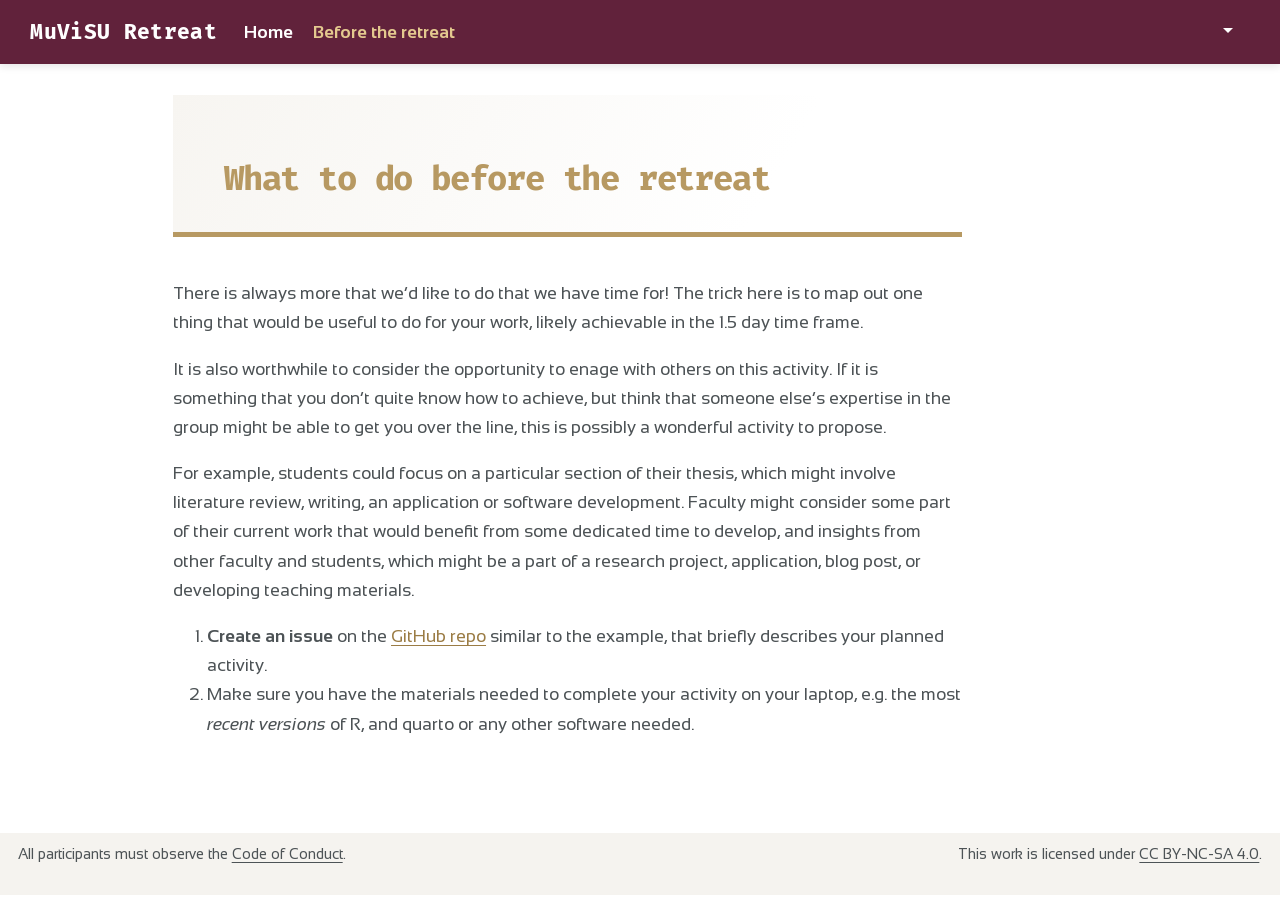
==== docs/before.html @ 6a10c302 "tidying up website" ====
<!DOCTYPE html>
<html xmlns="http://www.w3.org/1999/xhtml" lang="en" xml:lang="en"><head>

<meta charset="utf-8">
<meta name="generator" content="quarto-1.9.38">

<meta name="viewport" content="width=device-width, initial-scale=1.0, user-scalable=yes">


<title>What to do before the retreat – MuViSU Retreat</title>
<style>
/* Default styles provided by pandoc.
** See https://pandoc.org/MANUAL.html#variables-for-html for config info.
*/
code{white-space: pre-wrap;}
span.smallcaps{font-variant: small-caps;}
div.columns{display: flex; gap: min(4vw, 1.5em);}
div.column{flex: auto; overflow-x: auto;}
div.hanging-indent{margin-left: 1.5em; text-indent: -1.5em;}
ul.task-list{list-style: none;}
ul.task-list li input[type="checkbox"] {
  width: 0.8em;
  margin: 0 0.8em 0.2em -1em; /* quarto-specific, see https://github.com/quarto-dev/quarto-cli/issues/4556 */ 
  vertical-align: middle;
}
</style>


<script src="site_libs/quarto-nav/quarto-nav.js"></script>
<script src="site_libs/quarto-nav/headroom.min.js"></script>
<script src="site_libs/clipboard/clipboard.min.js"></script>
<script src="site_libs/quarto-search/autocomplete.umd.js"></script>
<script src="site_libs/quarto-search/fuse.min.js"></script>
<script src="site_libs/quarto-search/quarto-search.js"></script>
<meta name="quarto:offset" content="./">
<script src="site_libs/quarto-html/quarto.js" type="module"></script>
<script src="site_libs/quarto-html/tabsets/tabsets.js" type="module"></script>
<script src="site_libs/quarto-html/popper.min.js"></script>
<script src="site_libs/quarto-html/tippy.umd.min.js"></script>
<script src="site_libs/quarto-html/anchor.min.js"></script>
<link href="site_libs/quarto-html/tippy.css" rel="stylesheet">
<link href="site_libs/quarto-html/quarto-syntax-highlighting-7599aaf2c8f21ee9010738cb0cbaae3f.css" rel="stylesheet" id="quarto-text-highlighting-styles">
<script src="site_libs/bootstrap/bootstrap.min.js"></script>
<link href="site_libs/bootstrap/bootstrap-icons.css" rel="stylesheet">
<link href="site_libs/bootstrap/bootstrap-3405892dbd1f6c78d46360863670441d.min.css" rel="stylesheet" append-hash="true" id="quarto-bootstrap" data-mode="light">
<script id="quarto-search-options" type="application/json">{
  "location": "navbar",
  "copy-button": false,
  "collapse-after": 3,
  "panel-placement": "end",
  "type": "overlay",
  "limit": 50,
  "keyboard-shortcut": [
    "f",
    "/",
    "s"
  ],
  "show-item-context": false,
  "language": {
    "search-no-results-text": "No results",
    "search-matching-documents-text": "matching documents",
    "search-copy-link-title": "Copy link to search",
    "search-hide-matches-text": "Hide additional matches",
    "search-more-match-text": "more match in this document",
    "search-more-matches-text": "more matches in this document",
    "search-clear-button-title": "Clear",
    "search-text-placeholder": "",
    "search-detached-cancel-button-title": "Cancel",
    "search-submit-button-title": "Submit",
    "search-label": "Search"
  }
}</script>


</head>

<body class="nav-fixed quarto-light">

<div id="quarto-search-results"></div>
  <header id="quarto-header" class="headroom fixed-top">
    <nav class="navbar navbar-expand-lg " data-bs-theme="dark">
      <div class="navbar-container container-fluid">
      <div class="navbar-brand-container mx-auto">
    <a class="navbar-brand" href="./index.html">
    <span class="navbar-title">MuViSU Retreat</span>
    </a>
  </div>
            <div id="quarto-search" class="" title="Search"></div>
          <button class="navbar-toggler" type="button" data-bs-toggle="collapse" data-bs-target="#navbarCollapse" aria-controls="navbarCollapse" role="menu" aria-expanded="false" aria-label="Toggle navigation" onclick="if (window.quartoToggleHeadroom) { window.quartoToggleHeadroom(); }">
  <span class="navbar-toggler-icon"></span>
</button>
          <div class="collapse navbar-collapse" id="navbarCollapse">
            <ul class="navbar-nav navbar-nav-scroll me-auto">
  <li class="nav-item">
    <a class="nav-link" href="./index.html"> 
<span class="menu-text">Home</span></a>
  </li>  
  <li class="nav-item">
    <a class="nav-link active" href="./before.html" aria-current="page"> 
<span class="menu-text">Before the retreat</span></a>
  </li>  
</ul>
          </div> <!-- /navcollapse -->
            <div class="quarto-navbar-tools">
    <div class="dropdown">
      <a href="" title="" id="quarto-navigation-tool-dropdown-0" class="quarto-navigation-tool dropdown-toggle px-1" data-bs-toggle="dropdown" aria-expanded="false" role="link" aria-label=""><i class="bi bi-github"></i></a>
      <ul class="dropdown-menu" aria-labelledby="quarto-navigation-tool-dropdown-0">
          <li>
            <a class="dropdown-item quarto-navbar-tools-item" href="https://github.com/dicook/muvisu_retreat/issues">
            Create an issue
            </a>
          </li>
      </ul>
    </div>
    <a href="https://github.com/dicook/muvisu_retreat/blob/main/CODEOFCONDUCT.md" title="Code of Conduct" class="quarto-navigation-tool px-1" aria-label="Code of Conduct"><i class="bi bi-shield-check"></i></a>
</div>
      </div> <!-- /container-fluid -->
    </nav>
</header>
<!-- content -->
<div id="quarto-content" class="quarto-container page-columns page-rows-contents page-layout-article page-navbar">
<!-- sidebar -->
<!-- margin-sidebar -->
    <div id="quarto-margin-sidebar" class="sidebar margin-sidebar zindex-bottom">
        
    </div>
<!-- main -->
<main class="content" id="quarto-document-content">

<header id="title-block-header" class="quarto-title-block default">
<div class="quarto-title">
<h1 class="title">What to do before the retreat</h1>
</div>



<div class="quarto-title-meta">

    
  
    
  </div>
  


</header>


<p>There is always more that we’d like to do that we have time for! The trick here is to map out one thing that would be useful to do for your work, likely achievable in the 1.5 day time frame.</p>
<p>It is also worthwhile to consider the opportunity to enage with others on this activity. If it is something that you don’t quite know how to achieve, but think that someone else’s expertise in the group might be able to get you over the line, this is possibly a wonderful activity to propose.</p>
<p>For example, students could focus on a particular section of their thesis, which might involve literature review, writing, an application or software development. Faculty might consider some part of their current work that would benefit from some dedicated time to develop, and insights from other faculty and students, which might be a part of a research project, application, blog post, or developing teaching materials.</p>
<ol type="1">
<li><strong>Create an issue</strong> on the <a href="https://github.com/dicook/muvisu_retreat/issues">GitHub repo</a> similar to the example, that briefly describes your planned activity.</li>
<li>Make sure you have the materials needed to complete your activity on your laptop, e.g.&nbsp;the most <em>recent versions</em> of R, and quarto or any other software needed.</li>
</ol>



</main> <!-- /main -->
<script id="quarto-html-after-body" type="application/javascript">
  window.document.addEventListener("DOMContentLoaded", function (event) {
    const icon = "";
    const anchorJS = new window.AnchorJS();
    anchorJS.options = {
      placement: 'right',
      icon: icon
    };
    anchorJS.add('.anchored');
    const isCodeAnnotation = (el) => {
      for (const clz of el.classList) {
        if (clz.startsWith('code-annotation-')) {                     
          return true;
        }
      }
      return false;
    }
    const onCopySuccess = function(e) {
      // button target
      const button = e.trigger;
      // don't keep focus
      button.blur();
      // flash "checked"
      button.classList.add('code-copy-button-checked');
      var currentTitle = button.getAttribute("title");
      button.setAttribute("title", "Copied!");
      let tooltip;
      if (window.bootstrap) {
        button.setAttribute("data-bs-toggle", "tooltip");
        button.setAttribute("data-bs-placement", "left");
        button.setAttribute("data-bs-title", "Copied!");
        tooltip = new bootstrap.Tooltip(button, 
          { trigger: "manual", 
            customClass: "code-copy-button-tooltip",
            offset: [0, -8]});
        tooltip.show();    
      }
      setTimeout(function() {
        if (tooltip) {
          tooltip.hide();
          button.removeAttribute("data-bs-title");
          button.removeAttribute("data-bs-toggle");
          button.removeAttribute("data-bs-placement");
        }
        button.setAttribute("title", currentTitle);
        button.classList.remove('code-copy-button-checked');
      }, 1000);
      // clear code selection
      e.clearSelection();
    }
    const getTextToCopy = function(trigger) {
      const outerScaffold = trigger.parentElement.cloneNode(true);
      const codeEl = outerScaffold.querySelector('code');
      for (const childEl of codeEl.children) {
        if (isCodeAnnotation(childEl)) {
          childEl.remove();
        }
      }
      return codeEl.innerText;
    }
    const clipboard = new window.ClipboardJS('.code-copy-button:not([data-in-quarto-modal])', {
      text: getTextToCopy
    });
    clipboard.on('success', onCopySuccess);
    if (window.document.getElementById('quarto-embedded-source-code-modal')) {
      const clipboardModal = new window.ClipboardJS('.code-copy-button[data-in-quarto-modal]', {
        text: getTextToCopy,
        container: window.document.getElementById('quarto-embedded-source-code-modal')
      });
      clipboardModal.on('success', onCopySuccess);
    }
      var localhostRegex = new RegExp(/^(?:http|https):\/\/localhost\:?[0-9]*\//);
      var mailtoRegex = new RegExp(/^mailto:/);
        var filterRegex = new RegExp('/' + window.location.host + '/');
      var isInternal = (href) => {
          return filterRegex.test(href) || localhostRegex.test(href) || mailtoRegex.test(href);
      }
      // Inspect non-navigation links and adorn them if external
     var links = window.document.querySelectorAll('a[href]:not(.nav-link):not(.navbar-brand):not(.toc-action):not(.sidebar-link):not(.sidebar-item-toggle):not(.pagination-link):not(.no-external):not([aria-hidden]):not(.dropdown-item):not(.quarto-navigation-tool):not(.about-link)');
      for (var i=0; i<links.length; i++) {
        const link = links[i];
        if (!isInternal(link.href)) {
          // undo the damage that might have been done by quarto-nav.js in the case of
          // links that we want to consider external
          if (link.dataset.originalHref !== undefined) {
            link.href = link.dataset.originalHref;
          }
        }
      }
    function tippyHover(el, contentFn, onTriggerFn, onUntriggerFn) {
      const config = {
        allowHTML: true,
        maxWidth: 500,
        delay: 100,
        arrow: false,
        appendTo: function(el) {
            return el.parentElement;
        },
        interactive: true,
        interactiveBorder: 10,
        theme: 'quarto',
        placement: 'bottom-start',
      };
      if (contentFn) {
        config.content = contentFn;
      }
      if (onTriggerFn) {
        config.onTrigger = onTriggerFn;
      }
      if (onUntriggerFn) {
        config.onUntrigger = onUntriggerFn;
      }
      window.tippy(el, config); 
    }
    const noterefs = window.document.querySelectorAll('a[role="doc-noteref"]');
    for (var i=0; i<noterefs.length; i++) {
      const ref = noterefs[i];
      tippyHover(ref, function() {
        // use id or data attribute instead here
        let href = ref.getAttribute('data-footnote-href') || ref.getAttribute('href');
        try { href = new URL(href).hash; } catch {}
        const id = href.replace(/^#\/?/, "");
        const note = window.document.getElementById(id);
        if (note) {
          return note.innerHTML;
        } else {
          return "";
        }
      });
    }
    const xrefs = window.document.querySelectorAll('a.quarto-xref');
    const processXRef = (id, note) => {
      // Strip column container classes
      const stripColumnClz = (el) => {
        el.classList.remove("page-full", "page-columns");
        if (el.children) {
          for (const child of el.children) {
            stripColumnClz(child);
          }
        }
      }
      stripColumnClz(note)
      if (id === null || id.startsWith('sec-')) {
        // Special case sections, only their first couple elements
        const container = document.createElement("div");
        if (note.children && note.children.length > 2) {
          container.appendChild(note.children[0].cloneNode(true));
          for (let i = 1; i < note.children.length; i++) {
            const child = note.children[i];
            if (child.tagName === "P" && child.innerText === "") {
              continue;
            } else {
              container.appendChild(child.cloneNode(true));
              break;
            }
          }
          if (window.Quarto?.typesetMath) {
            window.Quarto.typesetMath(container);
          }
          return container.innerHTML
        } else {
          if (window.Quarto?.typesetMath) {
            window.Quarto.typesetMath(note);
          }
          return note.innerHTML;
        }
      } else {
        // Remove any anchor links if they are present
        const anchorLink = note.querySelector('a.anchorjs-link');
        if (anchorLink) {
          anchorLink.remove();
        }
        if (window.Quarto?.typesetMath) {
          window.Quarto.typesetMath(note);
        }
        if (note.classList.contains("callout")) {
          return note.outerHTML;
        } else {
          return note.innerHTML;
        }
      }
    }
    for (var i=0; i<xrefs.length; i++) {
      const xref = xrefs[i];
      tippyHover(xref, undefined, function(instance) {
        instance.disable();
        let url = xref.getAttribute('href');
        let hash = undefined; 
        if (url.startsWith('#')) {
          hash = url;
        } else {
          try { hash = new URL(url).hash; } catch {}
        }
        if (hash) {
          const id = hash.replace(/^#\/?/, "");
          const note = window.document.getElementById(id);
          if (note !== null) {
            try {
              const html = processXRef(id, note.cloneNode(true));
              instance.setContent(html);
            } finally {
              instance.enable();
              instance.show();
            }
          } else {
            // See if we can fetch this
            fetch(url.split('#')[0])
            .then(res => res.text())
            .then(html => {
              const parser = new DOMParser();
              const htmlDoc = parser.parseFromString(html, "text/html");
              const note = htmlDoc.getElementById(id);
              if (note !== null) {
                const html = processXRef(id, note);
                instance.setContent(html);
              } 
            }).finally(() => {
              instance.enable();
              instance.show();
            });
          }
        } else {
          // See if we can fetch a full url (with no hash to target)
          // This is a special case and we should probably do some content thinning / targeting
          fetch(url)
          .then(res => res.text())
          .then(html => {
            const parser = new DOMParser();
            const htmlDoc = parser.parseFromString(html, "text/html");
            const note = htmlDoc.querySelector('main.content');
            if (note !== null) {
              // This should only happen for chapter cross references
              // (since there is no id in the URL)
              // remove the first header
              if (note.children.length > 0 && note.children[0].tagName === "HEADER") {
                note.children[0].remove();
              }
              const html = processXRef(null, note);
              instance.setContent(html);
            } 
          }).finally(() => {
            instance.enable();
            instance.show();
          });
        }
      }, function(instance) {
      });
    }
        let selectedAnnoteEl;
        const selectorForAnnotation = ( cell, annotation) => {
          let cellAttr = 'data-code-cell="' + cell + '"';
          let lineAttr = 'data-code-annotation="' +  annotation + '"';
          const selector = 'span[' + cellAttr + '][' + lineAttr + ']';
          return selector;
        }
        const selectCodeLines = (annoteEl) => {
          const doc = window.document;
          const targetCell = annoteEl.getAttribute("data-target-cell");
          const targetAnnotation = annoteEl.getAttribute("data-target-annotation");
          const annoteSpan = window.document.querySelector(selectorForAnnotation(targetCell, targetAnnotation));
          const lines = annoteSpan.getAttribute("data-code-lines").split(",");
          const lineIds = lines.map((line) => {
            return targetCell + "-" + line;
          })
          let top = null;
          let height = null;
          let parent = null;
          if (lineIds.length > 0) {
              //compute the position of the single el (top and bottom and make a div)
              const el = window.document.getElementById(lineIds[0]);
              top = el.offsetTop;
              height = el.offsetHeight;
              parent = el.parentElement.parentElement;
            if (lineIds.length > 1) {
              const lastEl = window.document.getElementById(lineIds[lineIds.length - 1]);
              const bottom = lastEl.offsetTop + lastEl.offsetHeight;
              height = bottom - top;
            }
            if (top !== null && height !== null && parent !== null) {
              // cook up a div (if necessary) and position it 
              let div = window.document.getElementById("code-annotation-line-highlight");
              if (div === null) {
                div = window.document.createElement("div");
                div.setAttribute("id", "code-annotation-line-highlight");
                div.style.position = 'absolute';
                parent.appendChild(div);
              }
              div.style.top = top - 2 + "px";
              div.style.height = height + 4 + "px";
              div.style.left = 0;
              let gutterDiv = window.document.getElementById("code-annotation-line-highlight-gutter");
              if (gutterDiv === null) {
                gutterDiv = window.document.createElement("div");
                gutterDiv.setAttribute("id", "code-annotation-line-highlight-gutter");
                gutterDiv.style.position = 'absolute';
                const codeCell = window.document.getElementById(targetCell);
                const gutter = codeCell.querySelector('.code-annotation-gutter');
                gutter.appendChild(gutterDiv);
              }
              gutterDiv.style.top = top - 2 + "px";
              gutterDiv.style.height = height + 4 + "px";
            }
            selectedAnnoteEl = annoteEl;
          }
        };
        const unselectCodeLines = () => {
          const elementsIds = ["code-annotation-line-highlight", "code-annotation-line-highlight-gutter"];
          elementsIds.forEach((elId) => {
            const div = window.document.getElementById(elId);
            if (div) {
              div.remove();
            }
          });
          selectedAnnoteEl = undefined;
        };
          // Handle positioning of the toggle
      window.addEventListener(
        "resize",
        throttle(() => {
          elRect = undefined;
          if (selectedAnnoteEl) {
            selectCodeLines(selectedAnnoteEl);
          }
        }, 10)
      );
      function throttle(fn, ms) {
      let throttle = false;
      let timer;
        return (...args) => {
          if(!throttle) { // first call gets through
              fn.apply(this, args);
              throttle = true;
          } else { // all the others get throttled
              if(timer) clearTimeout(timer); // cancel #2
              timer = setTimeout(() => {
                fn.apply(this, args);
                timer = throttle = false;
              }, ms);
          }
        };
      }
        // Attach click handler to the DT
        const annoteDls = window.document.querySelectorAll('dt[data-target-cell]');
        for (const annoteDlNode of annoteDls) {
          annoteDlNode.addEventListener('click', (event) => {
            const clickedEl = event.target;
            if (clickedEl !== selectedAnnoteEl) {
              unselectCodeLines();
              const activeEl = window.document.querySelector('dt[data-target-cell].code-annotation-active');
              if (activeEl) {
                activeEl.classList.remove('code-annotation-active');
              }
              selectCodeLines(clickedEl);
              clickedEl.classList.add('code-annotation-active');
            } else {
              // Unselect the line
              unselectCodeLines();
              clickedEl.classList.remove('code-annotation-active');
            }
          });
        }
    const findCites = (el) => {
      const parentEl = el.parentElement;
      if (parentEl) {
        const cites = parentEl.dataset.cites;
        if (cites) {
          return {
            el,
            cites: cites.split(' ')
          };
        } else {
          return findCites(el.parentElement)
        }
      } else {
        return undefined;
      }
    };
    var bibliorefs = window.document.querySelectorAll('a[role="doc-biblioref"]');
    for (var i=0; i<bibliorefs.length; i++) {
      const ref = bibliorefs[i];
      const citeInfo = findCites(ref);
      if (citeInfo) {
        tippyHover(citeInfo.el, function() {
          var popup = window.document.createElement('div');
          citeInfo.cites.forEach(function(cite) {
            var citeDiv = window.document.createElement('div');
            citeDiv.classList.add('hanging-indent');
            citeDiv.classList.add('csl-entry');
            var biblioDiv = window.document.getElementById('ref-' + cite);
            if (biblioDiv) {
              citeDiv.innerHTML = biblioDiv.innerHTML;
            }
            popup.appendChild(citeDiv);
          });
          return popup.innerHTML;
        });
      }
    }
  });
  </script>
</div> <!-- /content -->
<footer class="footer">
  <div class="nav-footer">
    <div class="nav-footer-left">
<p>All participants must observe the <a href="https://github.com/dicook/muvisu_retreat/blob/main/CODEOFCONDUCT.md">Code of Conduct</a>.</p>
</div>   
    <div class="nav-footer-center">
      &nbsp;
    </div>
    <div class="nav-footer-right">
<p>This work is licensed under <a href="https://creativecommons.org/licenses/by-nc-sa/4.0/">CC BY-NC-SA 4.0</a>.</p>
</div>
  </div>
</footer>




</body></html>
---- docs/site_libs/quarto-html/quarto-syntax-highlighting-7599aaf2c8f21ee9010738cb0cbaae3f.css ----
/* quarto syntax highlight colors */
:root {
  --quarto-hl-ot-color: #003B4F;
  --quarto-hl-at-color: #657422;
  --quarto-hl-ss-color: #20794D;
  --quarto-hl-an-color: #5E5E5E;
  --quarto-hl-fu-color: #4758AB;
  --quarto-hl-st-color: #20794D;
  --quarto-hl-cf-color: #003B4F;
  --quarto-hl-op-color: #5E5E5E;
  --quarto-hl-er-color: #AD0000;
  --quarto-hl-bn-color: #AD0000;
  --quarto-hl-al-color: #AD0000;
  --quarto-hl-va-color: #111111;
  --quarto-hl-bu-color: inherit;
  --quarto-hl-ex-color: inherit;
  --quarto-hl-pp-color: #AD0000;
  --quarto-hl-in-color: #5E5E5E;
  --quarto-hl-vs-color: #20794D;
  --quarto-hl-wa-color: #5E5E5E;
  --quarto-hl-do-color: #5E5E5E;
  --quarto-hl-im-color: #00769E;
  --quarto-hl-ch-color: #20794D;
  --quarto-hl-dt-color: #AD0000;
  --quarto-hl-fl-color: #AD0000;
  --quarto-hl-co-color: #5E5E5E;
  --quarto-hl-cv-color: #5E5E5E;
  --quarto-hl-cn-color: #8f5902;
  --quarto-hl-sc-color: #5E5E5E;
  --quarto-hl-dv-color: #AD0000;
  --quarto-hl-kw-color: #003B4F;
}

/* other quarto variables */
:root {
  --quarto-font-monospace: "Fira Mono", monospace;
}

/* syntax highlight based on Pandoc's rules */
pre > code.sourceCode > span {
  color: #003B4F;
}

code.sourceCode > span {
  color: #003B4F;
}

div.sourceCode,
div.sourceCode pre.sourceCode {
  color: #003B4F;
}

/* Normal */
code span {
  color: #003B4F;
}

/* Alert */
code span.al {
  color: #AD0000;
  font-style: inherit;
}

/* Annotation */
code span.an {
  color: #5E5E5E;
  font-style: inherit;
}

/* Attribute */
code span.at {
  color: #657422;
  font-style: inherit;
}

/* BaseN */
code span.bn {
  color: #AD0000;
  font-style: inherit;
}

/* BuiltIn */
code span.bu {
  font-style: inherit;
}

/* ControlFlow */
code span.cf {
  color: #003B4F;
  font-weight: bold;
  font-style: inherit;
}

/* Char */
code span.ch {
  color: #20794D;
  font-style: inherit;
}

/* Constant */
code span.cn {
  color: #8f5902;
  font-style: inherit;
}

/* Comment */
code span.co {
  color: #5E5E5E;
  font-style: inherit;
}

/* CommentVar */
code span.cv {
  color: #5E5E5E;
  font-style: italic;
}

/* Documentation */
code span.do {
  color: #5E5E5E;
  font-style: italic;
}

/* DataType */
code span.dt {
  color: #AD0000;
  font-style: inherit;
}

/* DecVal */
code span.dv {
  color: #AD0000;
  font-style: inherit;
}

/* Error */
code span.er {
  color: #AD0000;
  font-style: inherit;
}

/* Extension */
code span.ex {
  font-style: inherit;
}

/* Float */
code span.fl {
  color: #AD0000;
  font-style: inherit;
}

/* Function */
code span.fu {
  color: #4758AB;
  font-style: inherit;
}

/* Import */
code span.im {
  color: #00769E;
  font-style: inherit;
}

/* Information */
code span.in {
  color: #5E5E5E;
  font-style: inherit;
}

/* Keyword */
code span.kw {
  color: #003B4F;
  font-weight: bold;
  font-style: inherit;
}

/* Operator */
code span.op {
  color: #5E5E5E;
  font-style: inherit;
}

/* Other */
code span.ot {
  color: #003B4F;
  font-style: inherit;
}

/* Preprocessor */
code span.pp {
  color: #AD0000;
  font-style: inherit;
}

/* SpecialChar */
code span.sc {
  color: #5E5E5E;
  font-style: inherit;
}

/* SpecialString */
code span.ss {
  color: #20794D;
  font-style: inherit;
}

/* String */
code span.st {
  color: #20794D;
  font-style: inherit;
}

/* Variable */
code span.va {
  color: #111111;
  font-style: inherit;
}

/* VerbatimString */
code span.vs {
  color: #20794D;
  font-style: inherit;
}

/* Warning */
code span.wa {
  color: #5E5E5E;
  font-style: italic;
}

.prevent-inlining {
  content: "</";
}

/*# sourceMappingURL=d02a3d728cf12c8c1a6389190fc6bdab.css.map */
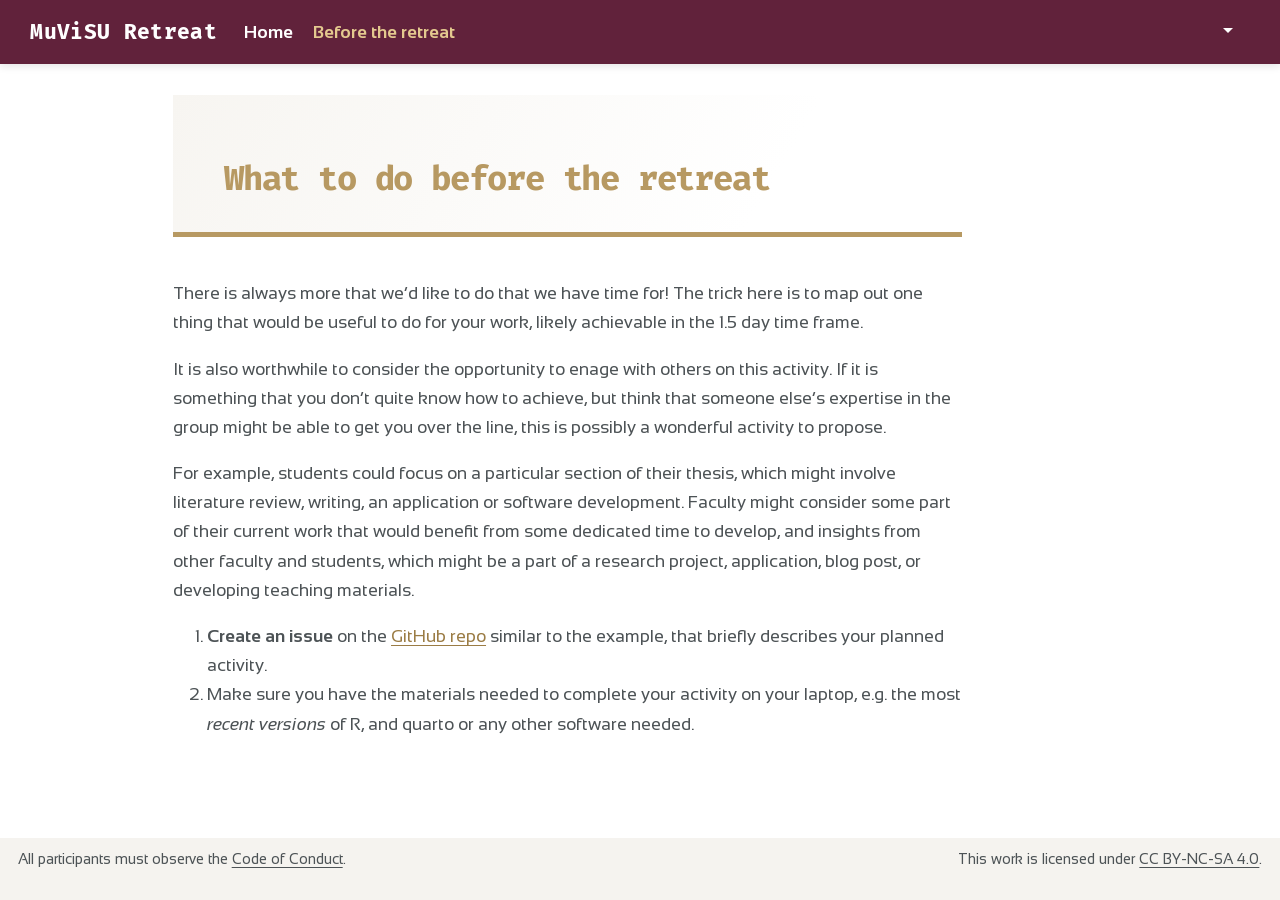
==== commit 3c4e4a88: "google maps location" ====
--- a/docs/before.html
+++ b/docs/before.html
@@ -2,7 +2,7 @@
 <html xmlns="http://www.w3.org/1999/xhtml" lang="en" xml:lang="en"><head>
 
 <meta charset="utf-8">
-<meta name="generator" content="quarto-1.9.38">
+<meta name="generator" content="quarto-1.10.18">
 
 <meta name="viewport" content="width=device-width, initial-scale=1.0, user-scalable=yes">
 
@@ -12,10 +12,13 @@
 /* Default styles provided by pandoc.
 ** See https://pandoc.org/MANUAL.html#variables-for-html for config info.
 */
-code{white-space: pre-wrap;}
 span.smallcaps{font-variant: small-caps;}
-div.columns{display: flex; gap: min(4vw, 1.5em);}
-div.column{flex: auto; overflow-x: auto;}
+div.columns{display: flex; gap: 1.5em;}
+div.column{flex: auto;}
+@media screen {
+div.columns{gap: min(4vw, 1.5em);}
+div.column{overflow-x: auto;}
+}
 div.hanging-indent{margin-left: 1.5em; text-indent: -1.5em;}
 ul.task-list{list-style: none;}
 ul.task-list li input[type="checkbox"] {
@@ -39,10 +42,10 @@
 <script src="site_libs/quarto-html/tippy.umd.min.js"></script>
 <script src="site_libs/quarto-html/anchor.min.js"></script>
 <link href="site_libs/quarto-html/tippy.css" rel="stylesheet">
-<link href="site_libs/quarto-html/quarto-syntax-highlighting-7599aaf2c8f21ee9010738cb0cbaae3f.css" rel="stylesheet" id="quarto-text-highlighting-styles">
+<link href="site_libs/quarto-html/quarto-syntax-highlighting-4ffc9315a0e0aea7fb861ee41eb61485.css" rel="stylesheet" id="quarto-text-highlighting-styles">
 <script src="site_libs/bootstrap/bootstrap.min.js"></script>
 <link href="site_libs/bootstrap/bootstrap-icons.css" rel="stylesheet">
-<link href="site_libs/bootstrap/bootstrap-3405892dbd1f6c78d46360863670441d.min.css" rel="stylesheet" append-hash="true" id="quarto-bootstrap" data-mode="light">
+<link href="site_libs/bootstrap/bootstrap-354f608359a5c7df582c1eddf7a6db5b.min.css" rel="stylesheet" append-hash="true" id="quarto-bootstrap" data-mode="light">
 <script id="quarto-search-options" type="application/json">{
   "location": "navbar",
   "copy-button": false,
--- a/docs/site_libs/quarto-html/quarto-syntax-highlighting-4ffc9315a0e0aea7fb861ee41eb61485.css
+++ b/docs/site_libs/quarto-html/quarto-syntax-highlighting-4ffc9315a0e0aea7fb861ee41eb61485.css
@@ -0,0 +1,236 @@
+/* quarto syntax highlight colors */
+:root {
+  --quarto-hl-ot-color: #003B4F;
+  --quarto-hl-at-color: #657422;
+  --quarto-hl-ss-color: #20794D;
+  --quarto-hl-an-color: #5E5E5E;
+  --quarto-hl-fu-color: #4758AB;
+  --quarto-hl-st-color: #20794D;
+  --quarto-hl-cf-color: #003B4F;
+  --quarto-hl-op-color: #5E5E5E;
+  --quarto-hl-er-color: #AD0000;
+  --quarto-hl-bn-color: #AD0000;
+  --quarto-hl-al-color: #AD0000;
+  --quarto-hl-va-color: #111111;
+  --quarto-hl-bu-color: inherit;
+  --quarto-hl-ex-color: inherit;
+  --quarto-hl-pp-color: #AD0000;
+  --quarto-hl-in-color: #5E5E5E;
+  --quarto-hl-vs-color: #20794D;
+  --quarto-hl-wa-color: #5E5E5E;
+  --quarto-hl-do-color: #5E5E5E;
+  --quarto-hl-im-color: #00769E;
+  --quarto-hl-ch-color: #20794D;
+  --quarto-hl-dt-color: #AD0000;
+  --quarto-hl-fl-color: #AD0000;
+  --quarto-hl-co-color: #5E5E5E;
+  --quarto-hl-cv-color: #5E5E5E;
+  --quarto-hl-cn-color: #8f5902;
+  --quarto-hl-sc-color: #5E5E5E;
+  --quarto-hl-dv-color: #AD0000;
+  --quarto-hl-kw-color: #003B4F;
+}
+
+/* other quarto variables */
+:root {
+  --quarto-font-monospace: "Fira Mono", monospace;
+}
+
+/* syntax highlight based on Pandoc's rules */
+pre > code.sourceCode > span {
+  color: #003B4F;
+}
+
+code.sourceCode > span {
+  color: #003B4F;
+}
+
+div.sourceCode,
+div.sourceCode pre.sourceCode {
+  color: #003B4F;
+}
+
+/* Normal */
+code span {
+  color: #003B4F;
+}
+
+/* Alert */
+code span.al {
+  color: #AD0000;
+  font-style: inherit;
+}
+
+/* Annotation */
+code span.an {
+  color: #5E5E5E;
+  font-style: inherit;
+}
+
+/* Attribute */
+code span.at {
+  color: #657422;
+  font-style: inherit;
+}
+
+/* BaseN */
+code span.bn {
+  color: #AD0000;
+  font-style: inherit;
+}
+
+/* BuiltIn */
+code span.bu {
+  font-style: inherit;
+}
+
+/* ControlFlow */
+code span.cf {
+  color: #003B4F;
+  font-weight: bold;
+  font-style: inherit;
+}
+
+/* Char */
+code span.ch {
+  color: #20794D;
+  font-style: inherit;
+}
+
+/* Constant */
+code span.cn {
+  color: #8f5902;
+  font-style: inherit;
+}
+
+/* Comment */
+code span.co {
+  color: #5E5E5E;
+  font-style: inherit;
+}
+
+/* CommentVar */
+code span.cv {
+  color: #5E5E5E;
+  font-style: italic;
+}
+
+/* Documentation */
+code span.do {
+  color: #5E5E5E;
+  font-style: italic;
+}
+
+/* DataType */
+code span.dt {
+  color: #AD0000;
+  font-style: inherit;
+}
+
+/* DecVal */
+code span.dv {
+  color: #AD0000;
+  font-style: inherit;
+}
+
+/* Error */
+code span.er {
+  color: #AD0000;
+  font-style: inherit;
+}
+
+/* Extension */
+code span.ex {
+  font-style: inherit;
+}
+
+/* Float */
+code span.fl {
+  color: #AD0000;
+  font-style: inherit;
+}
+
+/* Function */
+code span.fu {
+  color: #4758AB;
+  font-style: inherit;
+}
+
+/* Import */
+code span.im {
+  color: #00769E;
+  font-style: inherit;
+}
+
+/* Information */
+code span.in {
+  color: #5E5E5E;
+  font-style: inherit;
+}
+
+/* Keyword */
+code span.kw {
+  color: #003B4F;
+  font-weight: bold;
+  font-style: inherit;
+}
+
+/* Operator */
+code span.op {
+  color: #5E5E5E;
+  font-style: inherit;
+}
+
+/* Other */
+code span.ot {
+  color: #003B4F;
+  font-style: inherit;
+}
+
+/* Preprocessor */
+code span.pp {
+  color: #AD0000;
+  font-style: inherit;
+}
+
+/* SpecialChar */
+code span.sc {
+  color: #5E5E5E;
+  font-style: inherit;
+}
+
+/* SpecialString */
+code span.ss {
+  color: #20794D;
+  font-style: inherit;
+}
+
+/* String */
+code span.st {
+  color: #20794D;
+  font-style: inherit;
+}
+
+/* Variable */
+code span.va {
+  color: #111111;
+  font-style: inherit;
+}
+
+/* VerbatimString */
+code span.vs {
+  color: #20794D;
+  font-style: inherit;
+}
+
+/* Warning */
+code span.wa {
+  color: #5E5E5E;
+  font-style: italic;
+}
+
+.prevent-inlining {
+  content: "</";
+}
+
+/*# sourceMappingURL=0878e506bd47184dfd65ca9807da96cc.css.map */
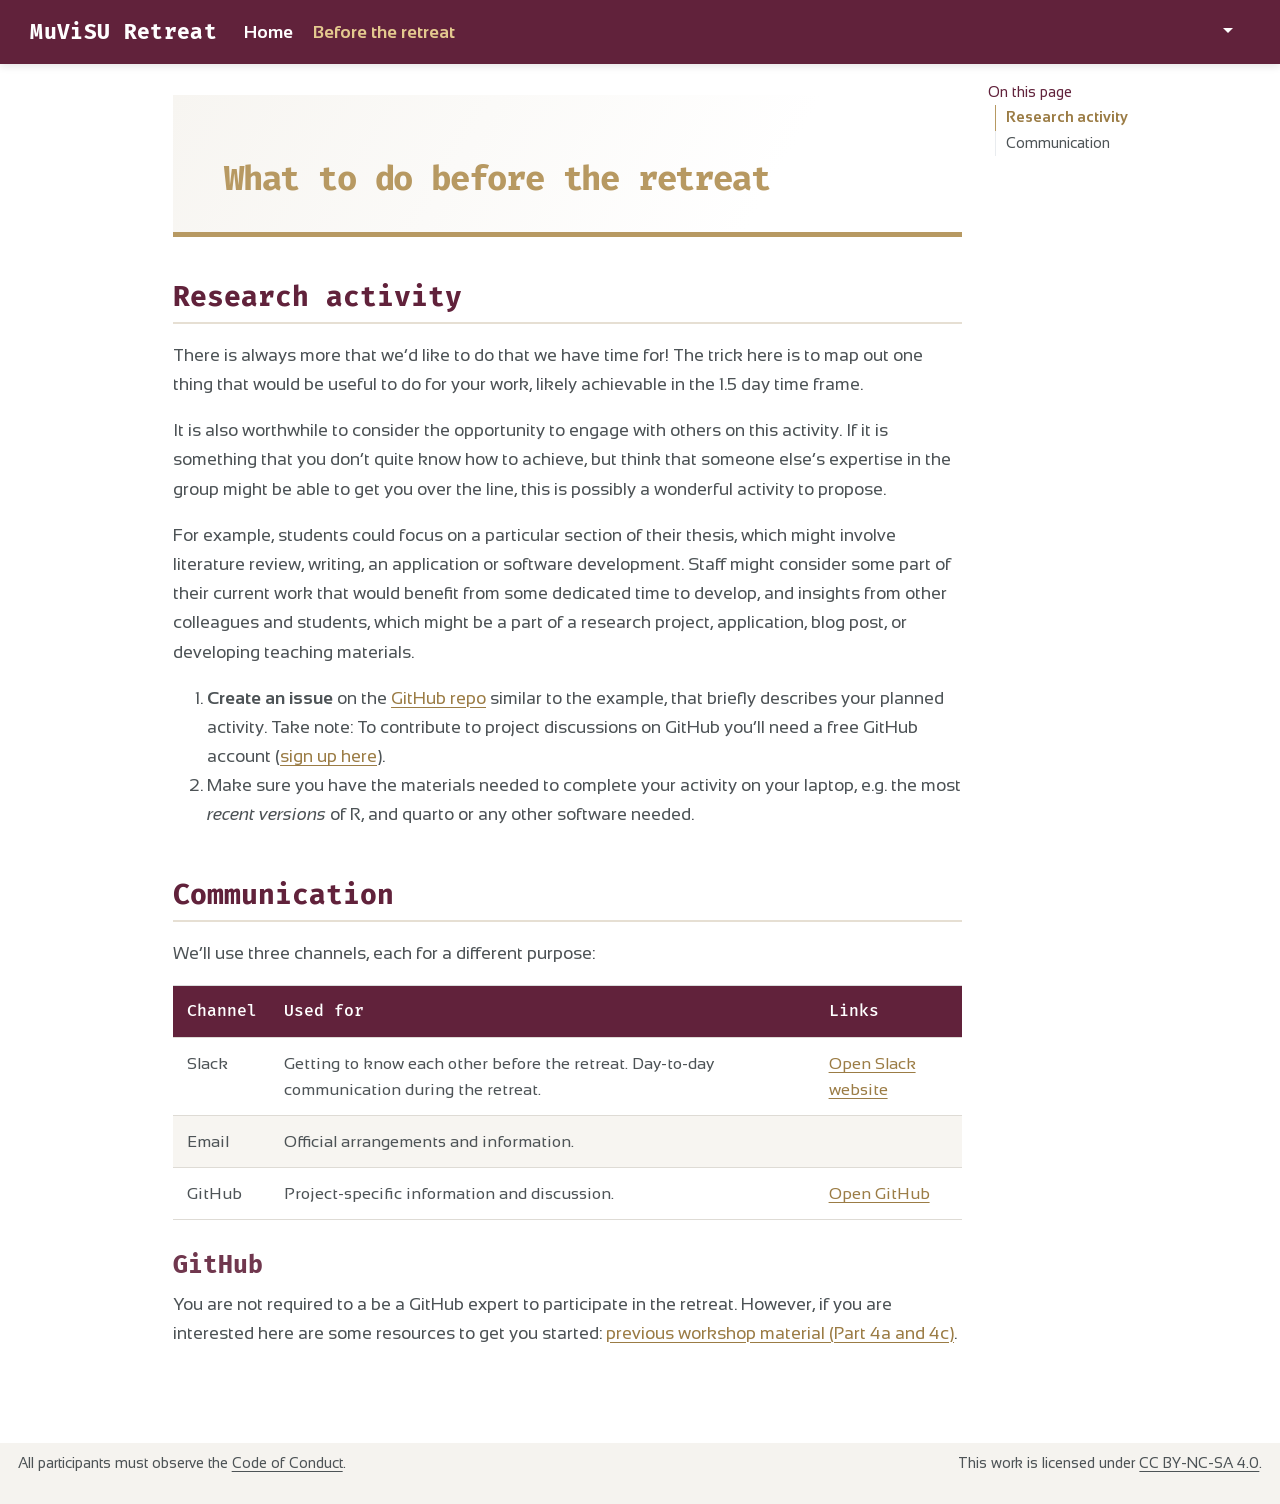
==== commit 8995f84b: "communication added" ====
--- a/docs/before.html
+++ b/docs/before.html
@@ -124,8 +124,18 @@
 <div id="quarto-content" class="quarto-container page-columns page-rows-contents page-layout-article page-navbar">
 <!-- sidebar -->
 <!-- margin-sidebar -->
-    <div id="quarto-margin-sidebar" class="sidebar margin-sidebar zindex-bottom">
-        
+    <div id="quarto-margin-sidebar" class="sidebar margin-sidebar">
+        <nav id="TOC" role="doc-toc" class="toc-active">
+    <h2 id="toc-title">On this page</h2>
+   
+  <ul>
+  <li><a href="#research-activity" id="toc-research-activity" class="nav-link active" data-scroll-target="#research-activity">Research activity</a></li>
+  <li><a href="#communication" id="toc-communication" class="nav-link" data-scroll-target="#communication">Communication</a>
+  <ul class="collapse">
+  <li><a href="#github" id="toc-github" class="nav-link" data-scroll-target="#github">GitHub</a></li>
+  </ul></li>
+  </ul>
+</nav>
     </div>
 <!-- main -->
 <main class="content" id="quarto-document-content">
@@ -149,15 +159,52 @@
 </header>
 
 
+<section id="research-activity" class="level2">
+<h2 class="anchored" data-anchor-id="research-activity">Research activity</h2>
 <p>There is always more that we’d like to do that we have time for! The trick here is to map out one thing that would be useful to do for your work, likely achievable in the 1.5 day time frame.</p>
-<p>It is also worthwhile to consider the opportunity to enage with others on this activity. If it is something that you don’t quite know how to achieve, but think that someone else’s expertise in the group might be able to get you over the line, this is possibly a wonderful activity to propose.</p>
-<p>For example, students could focus on a particular section of their thesis, which might involve literature review, writing, an application or software development. Faculty might consider some part of their current work that would benefit from some dedicated time to develop, and insights from other faculty and students, which might be a part of a research project, application, blog post, or developing teaching materials.</p>
+<p>It is also worthwhile to consider the opportunity to engage with others on this activity. If it is something that you don’t quite know how to achieve, but think that someone else’s expertise in the group might be able to get you over the line, this is possibly a wonderful activity to propose.</p>
+<p>For example, students could focus on a particular section of their thesis, which might involve literature review, writing, an application or software development. Staff might consider some part of their current work that would benefit from some dedicated time to develop, and insights from other colleagues and students, which might be a part of a research project, application, blog post, or developing teaching materials.</p>
 <ol type="1">
-<li><strong>Create an issue</strong> on the <a href="https://github.com/dicook/muvisu_retreat/issues">GitHub repo</a> similar to the example, that briefly describes your planned activity.</li>
+<li><strong>Create an issue</strong> on the <a href="https://github.com/dicook/muvisu_retreat/issues">GitHub repo</a> similar to the example, that briefly describes your planned activity. Take note: To contribute to project discussions on GitHub you’ll need a free GitHub account (<a href="https://github.com/signup">sign up here</a>).</li>
 <li>Make sure you have the materials needed to complete your activity on your laptop, e.g.&nbsp;the most <em>recent versions</em> of R, and quarto or any other software needed.</li>
 </ol>
-
-
+</section>
+<section id="communication" class="level2">
+<h2 class="anchored" data-anchor-id="communication">Communication</h2>
+<p>We’ll use three channels, each for a different purpose:</p>
+<table class="caption-top table">
+<thead>
+<tr class="header">
+<th>Channel</th>
+<th>Used for</th>
+<th>Links</th>
+</tr>
+</thead>
+<tbody>
+<tr class="odd">
+<td>Slack</td>
+<td>Getting to know each other before the retreat. Day-to-day communication during the retreat.</td>
+<td><a href="https://slack.com/">Open Slack website</a></td>
+</tr>
+<tr class="even">
+<td>Email</td>
+<td>Official arrangements and information.</td>
+<td></td>
+</tr>
+<tr class="odd">
+<td>GitHub</td>
+<td>Project-specific information and discussion.</td>
+<td><a href="https://github.com/">Open GitHub</a></td>
+</tr>
+</tbody>
+</table>
+<section id="github" class="level3">
+<h3 class="anchored" data-anchor-id="github">GitHub</h3>
+<p>You are not required to a be a GitHub expert to participate in the retreat. However, if you are interested here are some resources to get you started: <a href="https://github.com/MuViSU/SASA2025_MDAG/tree/main/Part4">previous workshop material (Part 4a and 4c)</a>.</p>
+
+
+</section>
+</section>
 
 </main> <!-- /main -->
 <script id="quarto-html-after-body" type="application/javascript">
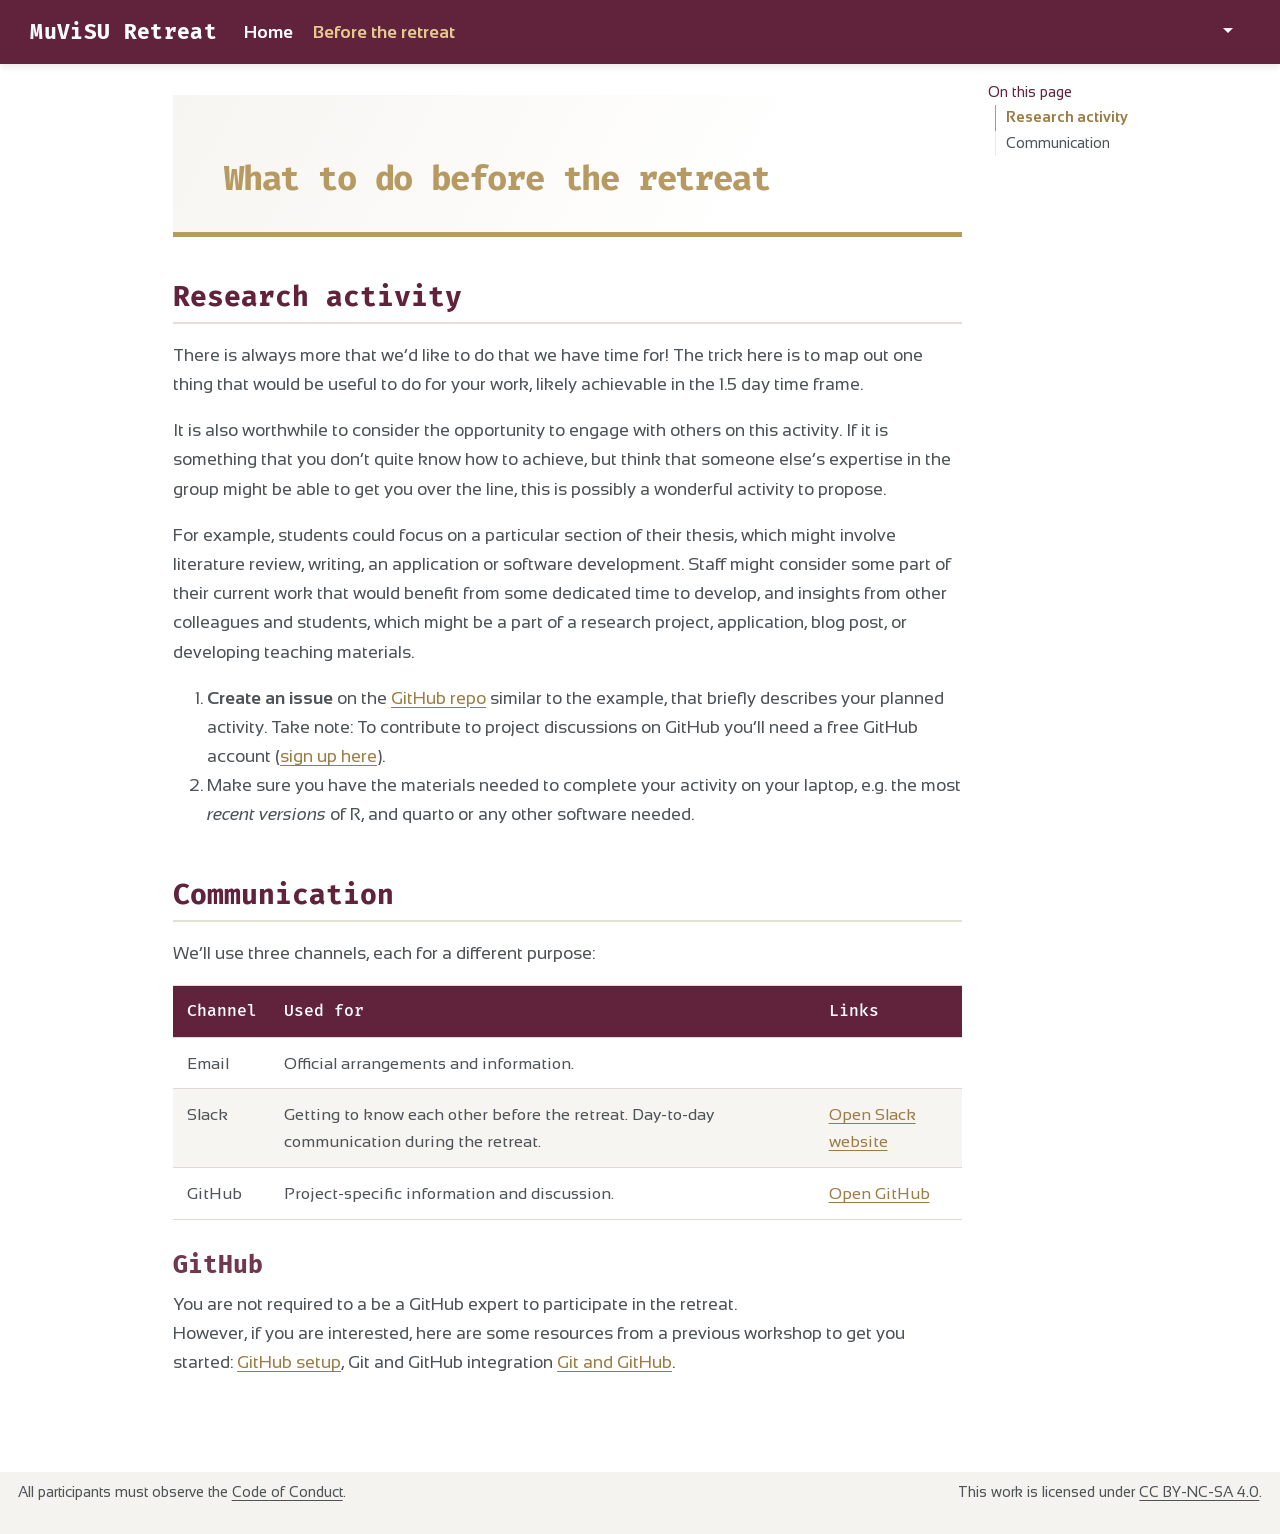
==== commit 0af6d16a: "updated goals" ====
--- a/docs/before.html
+++ b/docs/before.html
@@ -182,14 +182,14 @@
 </thead>
 <tbody>
 <tr class="odd">
+<td>Email</td>
+<td>Official arrangements and information.</td>
+<td></td>
+</tr>
+<tr class="even">
 <td>Slack</td>
 <td>Getting to know each other before the retreat. Day-to-day communication during the retreat.</td>
 <td><a href="https://slack.com/">Open Slack website</a></td>
-</tr>
-<tr class="even">
-<td>Email</td>
-<td>Official arrangements and information.</td>
-<td></td>
 </tr>
 <tr class="odd">
 <td>GitHub</td>
@@ -200,7 +200,7 @@
 </table>
 <section id="github" class="level3">
 <h3 class="anchored" data-anchor-id="github">GitHub</h3>
-<p>You are not required to a be a GitHub expert to participate in the retreat. However, if you are interested here are some resources to get you started: <a href="https://github.com/MuViSU/SASA2025_MDAG/tree/main/Part4">previous workshop material (Part 4a and 4c)</a>.</p>
+<p>You are not required to a be a GitHub expert to participate in the retreat. <br> However, if you are interested, here are some resources from a previous workshop to get you started: <a href="https://muvisu.github.io/SASA2025_MDAG/Part4/Part4a_preparation.html">GitHub setup</a>, Git and GitHub integration <a href="https://muvisu.github.io/SASA2025_MDAG/Part4/Part4c_advanced.html">Git and GitHub</a>.</p>
 
 
 </section>
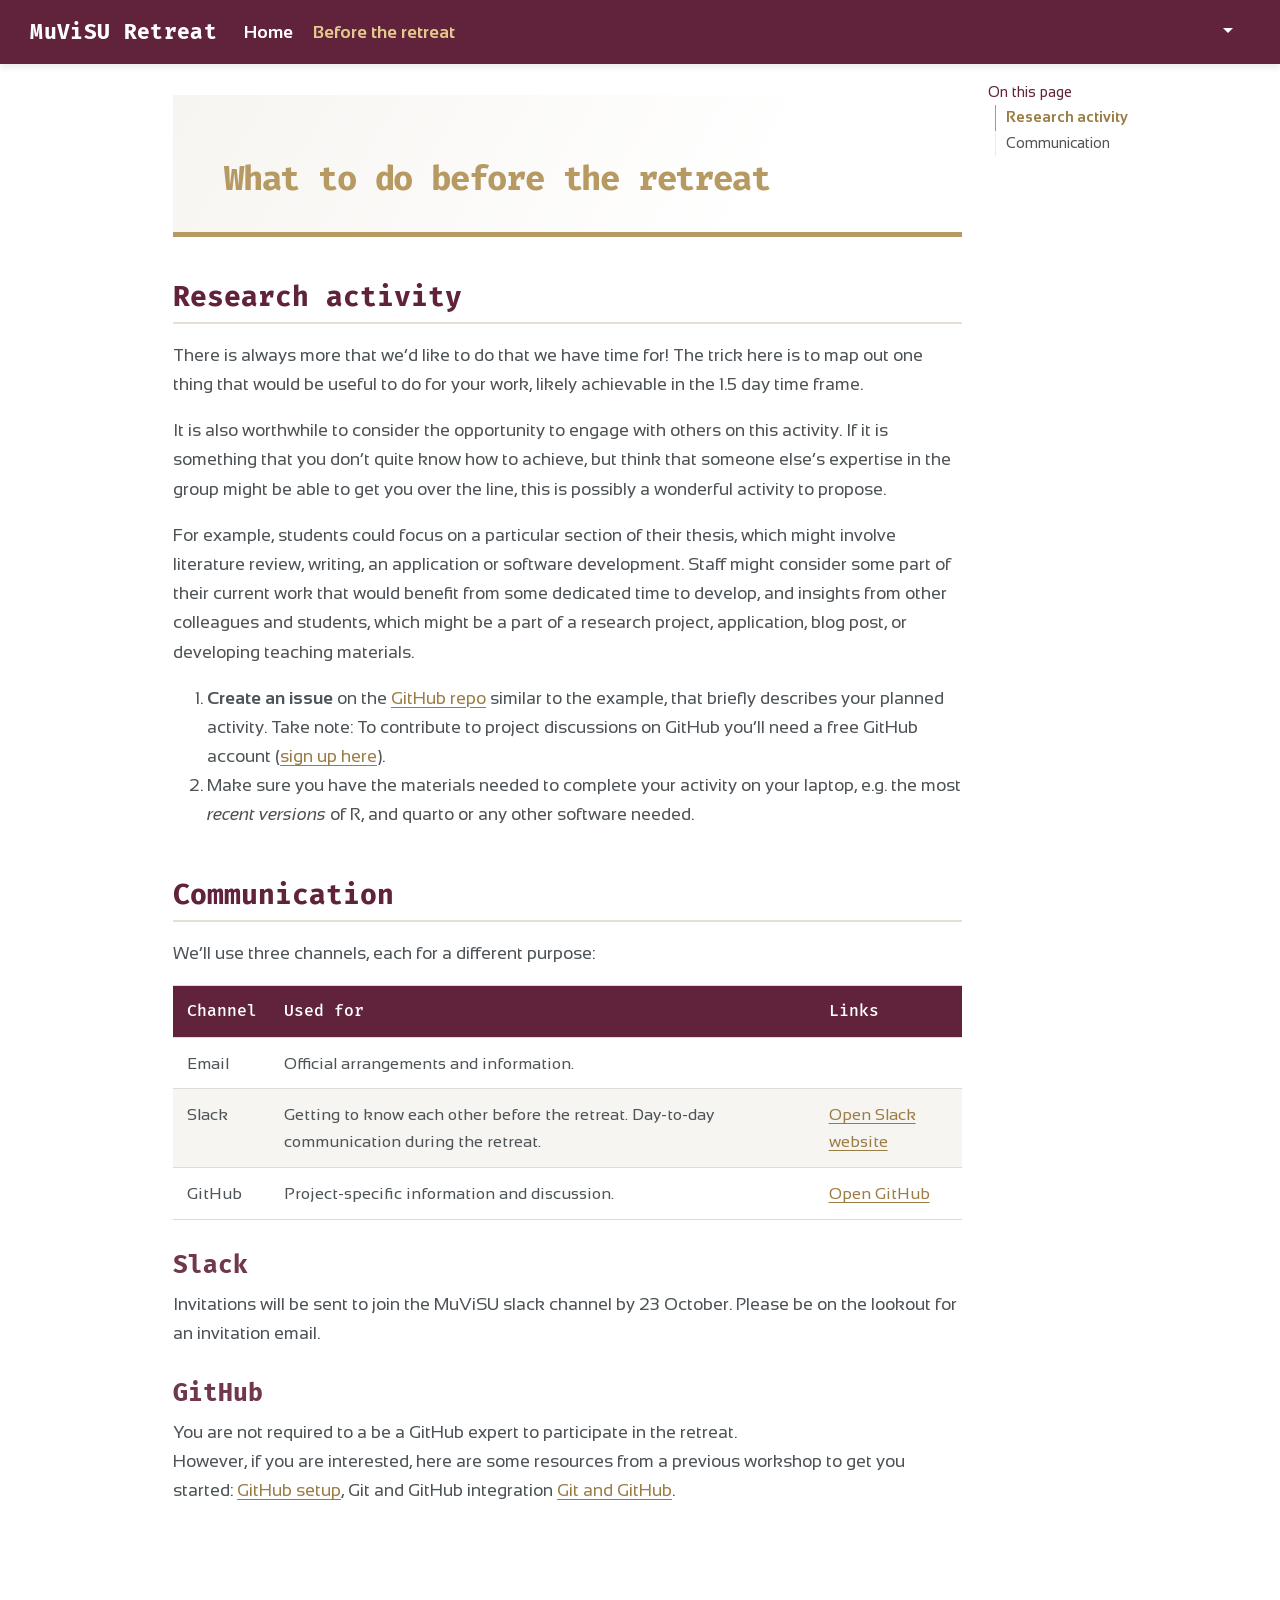
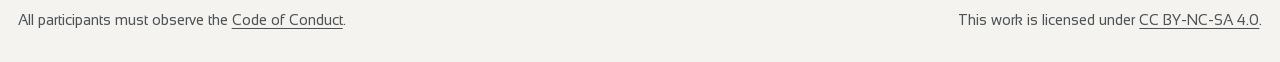
==== commit be5163a1: "slack date" ====
--- a/docs/before.html
+++ b/docs/before.html
@@ -109,13 +109,13 @@
       <a href="" title="" id="quarto-navigation-tool-dropdown-0" class="quarto-navigation-tool dropdown-toggle px-1" data-bs-toggle="dropdown" aria-expanded="false" role="link" aria-label=""><i class="bi bi-github"></i></a>
       <ul class="dropdown-menu" aria-labelledby="quarto-navigation-tool-dropdown-0">
           <li>
-            <a class="dropdown-item quarto-navbar-tools-item" href="https://github.com/dicook/muvisu_retreat/issues">
+            <a class="dropdown-item quarto-navbar-tools-item" href="https://github.com/MuViSU/muvisu_retreat/issues">
             Create an issue
             </a>
           </li>
       </ul>
     </div>
-    <a href="https://github.com/dicook/muvisu_retreat/blob/main/CODEOFCONDUCT.md" title="Code of Conduct" class="quarto-navigation-tool px-1" aria-label="Code of Conduct"><i class="bi bi-shield-check"></i></a>
+    <a href="https://github.com/MuViSU/muvisu_retreat/blob/main/CODEOFCONDUCT.md" title="Code of Conduct" class="quarto-navigation-tool px-1" aria-label="Code of Conduct"><i class="bi bi-shield-check"></i></a>
 </div>
       </div> <!-- /container-fluid -->
     </nav>
@@ -132,6 +132,7 @@
   <li><a href="#research-activity" id="toc-research-activity" class="nav-link active" data-scroll-target="#research-activity">Research activity</a></li>
   <li><a href="#communication" id="toc-communication" class="nav-link" data-scroll-target="#communication">Communication</a>
   <ul class="collapse">
+  <li><a href="#slack" id="toc-slack" class="nav-link" data-scroll-target="#slack">Slack</a></li>
   <li><a href="#github" id="toc-github" class="nav-link" data-scroll-target="#github">GitHub</a></li>
   </ul></li>
   </ul>
@@ -165,7 +166,7 @@
 <p>It is also worthwhile to consider the opportunity to engage with others on this activity. If it is something that you don’t quite know how to achieve, but think that someone else’s expertise in the group might be able to get you over the line, this is possibly a wonderful activity to propose.</p>
 <p>For example, students could focus on a particular section of their thesis, which might involve literature review, writing, an application or software development. Staff might consider some part of their current work that would benefit from some dedicated time to develop, and insights from other colleagues and students, which might be a part of a research project, application, blog post, or developing teaching materials.</p>
 <ol type="1">
-<li><strong>Create an issue</strong> on the <a href="https://github.com/dicook/muvisu_retreat/issues">GitHub repo</a> similar to the example, that briefly describes your planned activity. Take note: To contribute to project discussions on GitHub you’ll need a free GitHub account (<a href="https://github.com/signup">sign up here</a>).</li>
+<li><strong>Create an issue</strong> on the <a href="https://github.com/MuViSU/muvisu_retreat/issues">GitHub repo</a> similar to the example, that briefly describes your planned activity. Take note: To contribute to project discussions on GitHub you’ll need a free GitHub account (<a href="https://github.com/signup">sign up here</a>).</li>
 <li>Make sure you have the materials needed to complete your activity on your laptop, e.g.&nbsp;the most <em>recent versions</em> of R, and quarto or any other software needed.</li>
 </ol>
 </section>
@@ -198,6 +199,10 @@
 </tr>
 </tbody>
 </table>
+<section id="slack" class="level3">
+<h3 class="anchored" data-anchor-id="slack">Slack</h3>
+<p>Invitations will be sent to join the MuViSU slack channel by 23 October. Please be on the lookout for an invitation email.</p>
+</section>
 <section id="github" class="level3">
 <h3 class="anchored" data-anchor-id="github">GitHub</h3>
 <p>You are not required to a be a GitHub expert to participate in the retreat. <br> However, if you are interested, here are some resources from a previous workshop to get you started: <a href="https://muvisu.github.io/SASA2025_MDAG/Part4/Part4a_preparation.html">GitHub setup</a>, Git and GitHub integration <a href="https://muvisu.github.io/SASA2025_MDAG/Part4/Part4c_advanced.html">Git and GitHub</a>.</p>
@@ -611,7 +616,7 @@
 <footer class="footer">
   <div class="nav-footer">
     <div class="nav-footer-left">
-<p>All participants must observe the <a href="https://github.com/dicook/muvisu_retreat/blob/main/CODEOFCONDUCT.md">Code of Conduct</a>.</p>
+<p>All participants must observe the <a href="https://github.com/MuViSU/muvisu_retreat/blob/main/CODEOFCONDUCT.md">Code of Conduct</a>.</p>
 </div>   
     <div class="nav-footer-center">
       &nbsp;
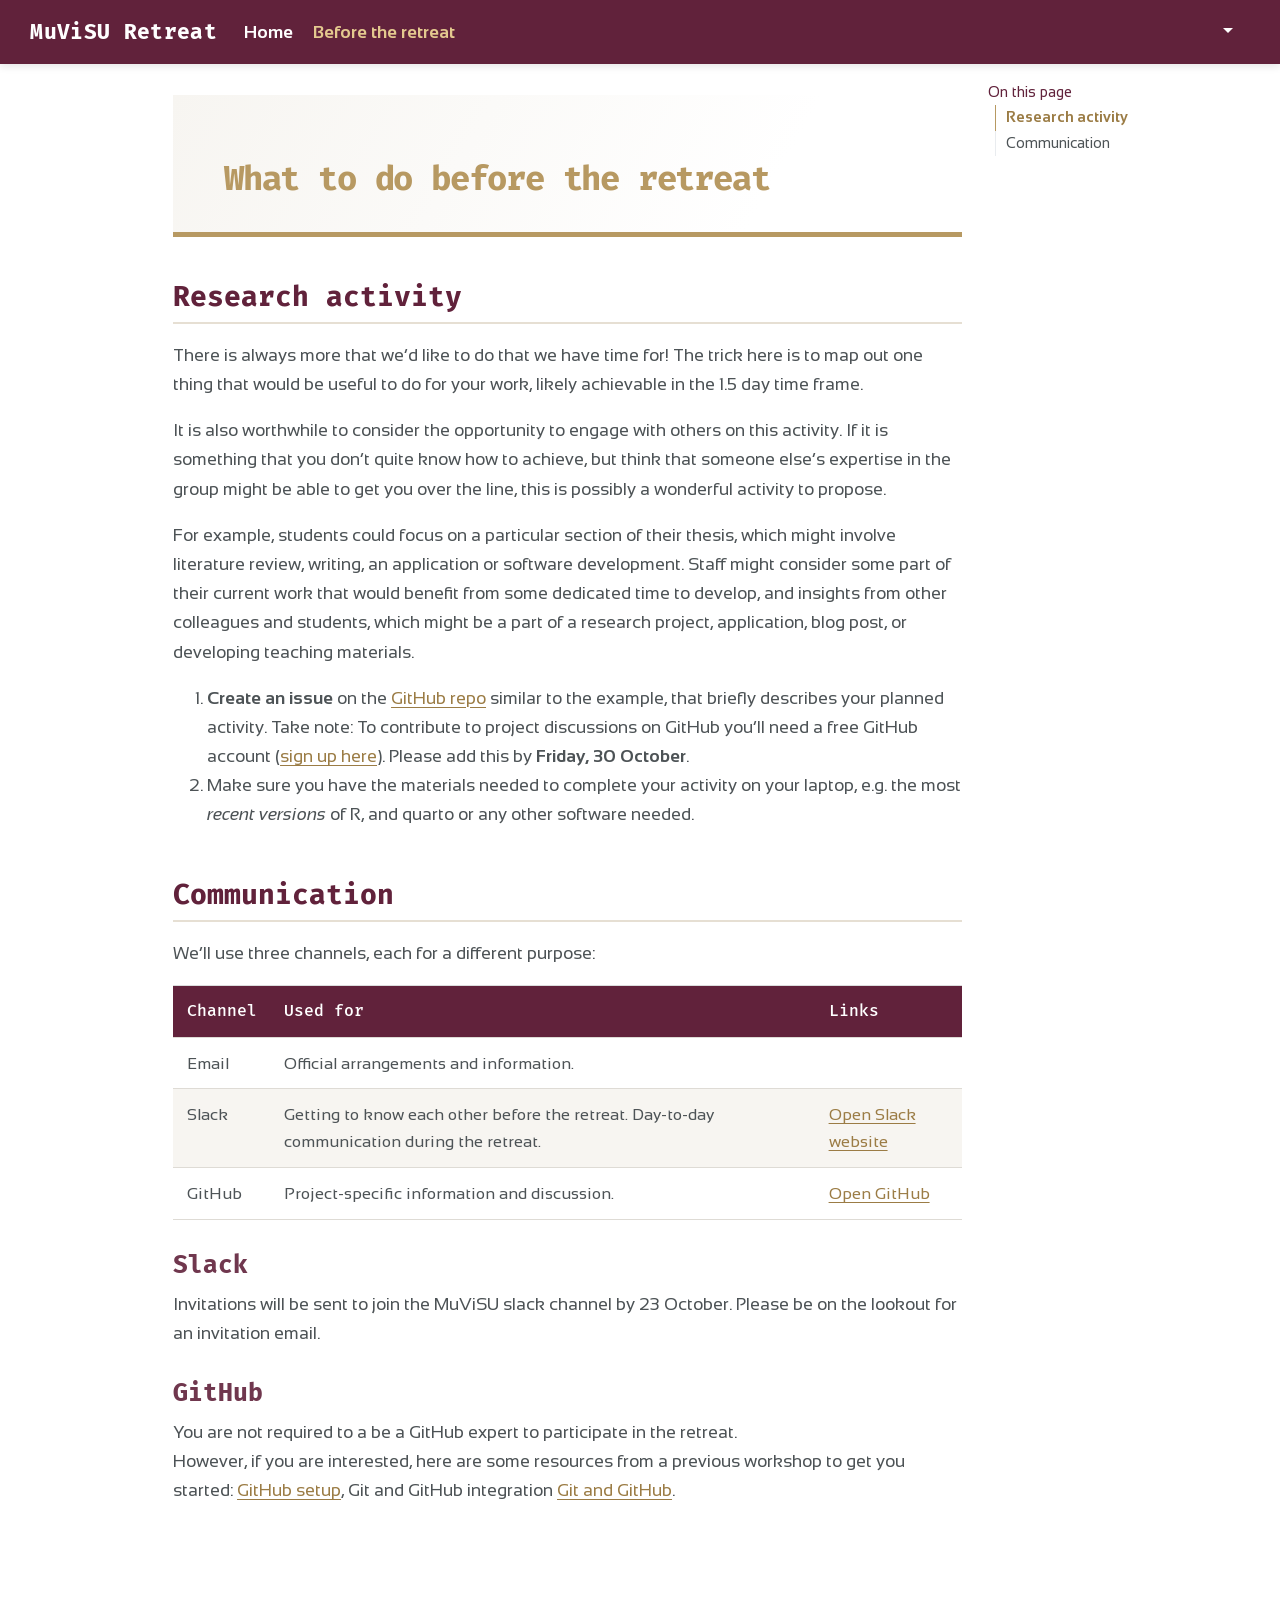
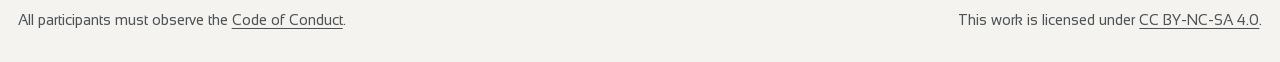
==== commit 19d91507: "repo date" ====
--- a/docs/before.html
+++ b/docs/before.html
@@ -166,7 +166,7 @@
 <p>It is also worthwhile to consider the opportunity to engage with others on this activity. If it is something that you don’t quite know how to achieve, but think that someone else’s expertise in the group might be able to get you over the line, this is possibly a wonderful activity to propose.</p>
 <p>For example, students could focus on a particular section of their thesis, which might involve literature review, writing, an application or software development. Staff might consider some part of their current work that would benefit from some dedicated time to develop, and insights from other colleagues and students, which might be a part of a research project, application, blog post, or developing teaching materials.</p>
 <ol type="1">
-<li><strong>Create an issue</strong> on the <a href="https://github.com/MuViSU/muvisu_retreat/issues">GitHub repo</a> similar to the example, that briefly describes your planned activity. Take note: To contribute to project discussions on GitHub you’ll need a free GitHub account (<a href="https://github.com/signup">sign up here</a>).</li>
+<li><strong>Create an issue</strong> on the <a href="https://github.com/MuViSU/muvisu_retreat/issues">GitHub repo</a> similar to the example, that briefly describes your planned activity. Take note: To contribute to project discussions on GitHub you’ll need a free GitHub account (<a href="https://github.com/signup">sign up here</a>). Please add this by <strong>Friday, 30 October</strong>.</li>
 <li>Make sure you have the materials needed to complete your activity on your laptop, e.g.&nbsp;the most <em>recent versions</em> of R, and quarto or any other software needed.</li>
 </ol>
 </section>
